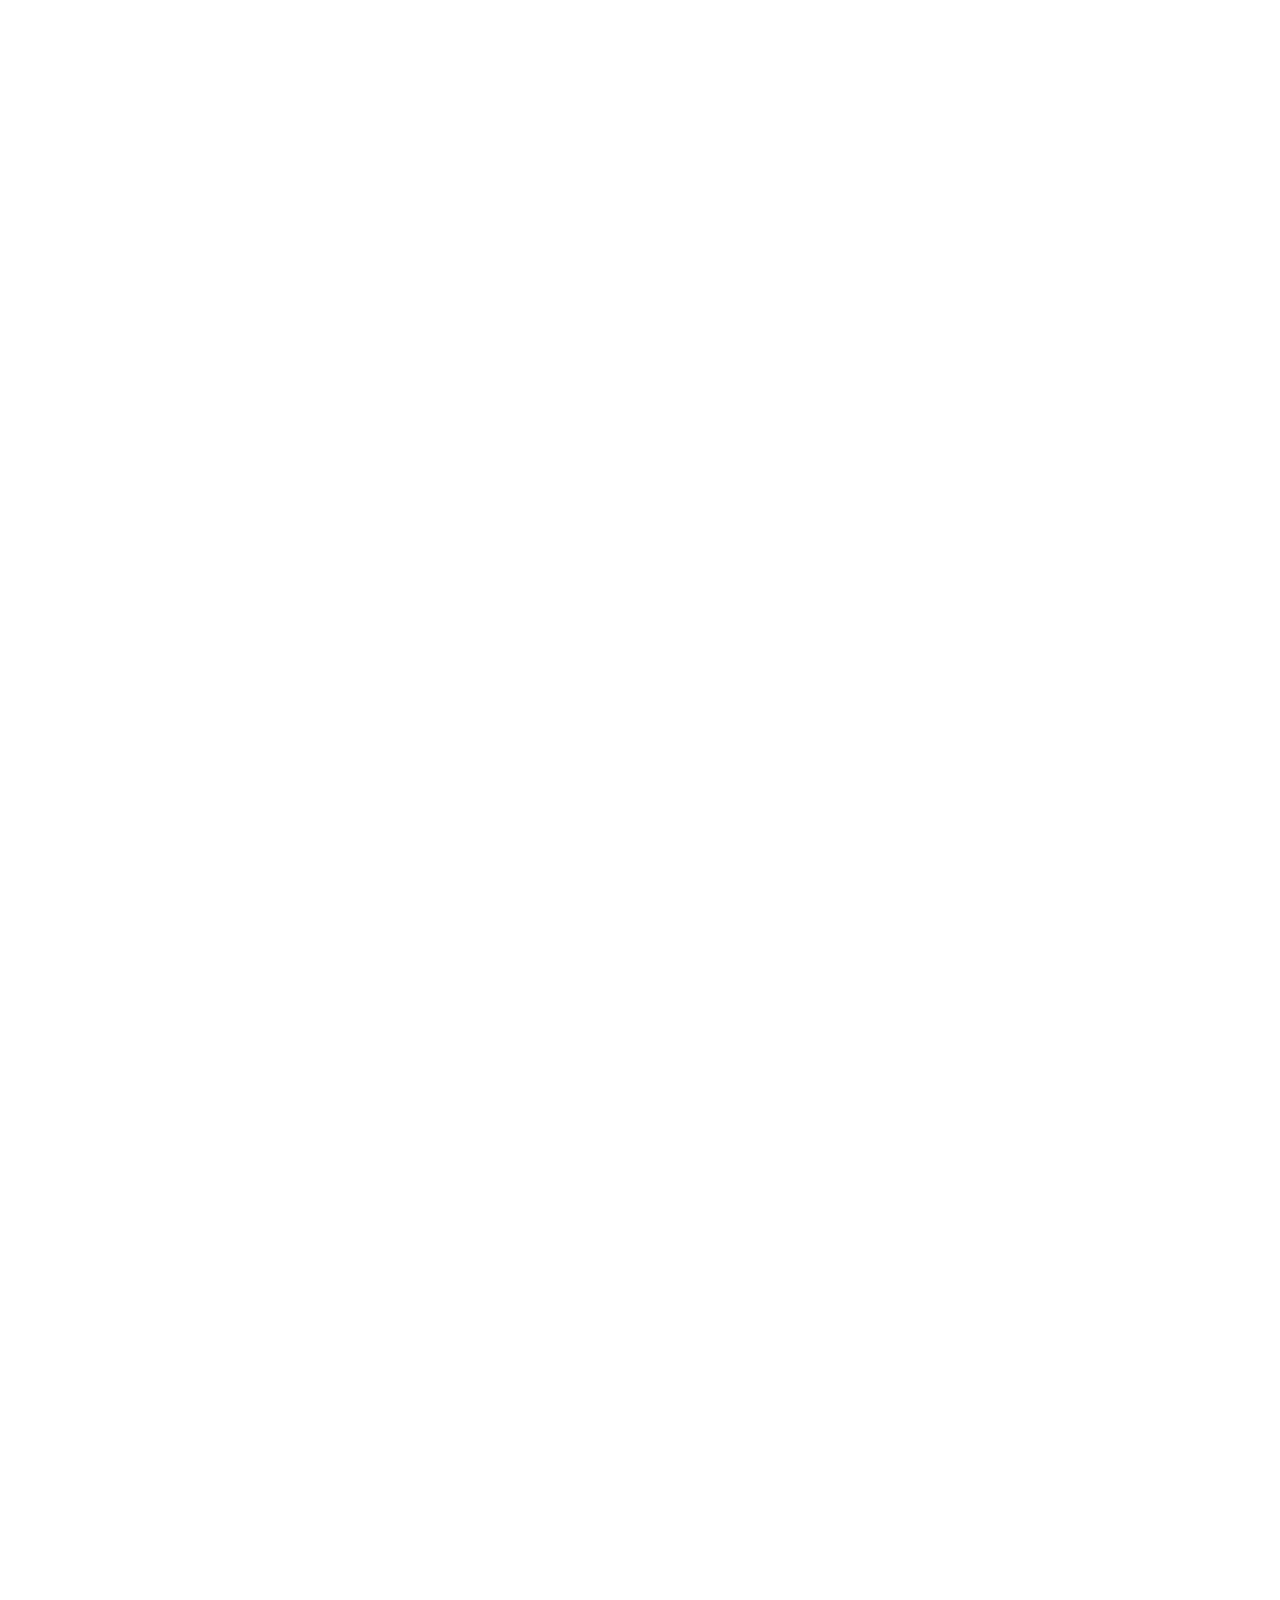
==== about.html @ df98c194 "bb" ====
<!DOCTYPE html>
<html lang="en">

<head>
    <meta charset="UTF-8">
    <meta name="viewport" content="width=device-width, initial-scale=1.0">
    <title>Stackly meeting</title>
    <link rel="stylesheet" href="about.css">
    <link rel="stylesheet" href="loading.css">
    <link rel="icon" type="image/png" sizes="32x32" href="assets/logo-removebg-preview.png">
</head>

<body>
    <!-- Loading Screen -->
    <div id="pageLoader" class="page-loader">
        <div class="loader-logo-container">
            <img src="assets/logo-removebg-preview.png" alt="Loading..." class="loader-logo">
        </div>
        <div class="loader-spinner"></div>
        <div class="loader-text">Loading</div>
        <div class="loader-progress-container">
            <div class="loader-progress-bar"></div>
        </div>
        <div class="loader-dots">
            <div class="loader-dot"></div>
            <div class="loader-dot"></div>
            <div class="loader-dot"></div>
        </div>
    </div>

    <div class="page-content">
    <!-- Navigation Bar -->
    <nav class="navbar">
        <div class="nav-container">
            <!-- Logo -->
            <div class="logo">
                <a href="index.html">
                    <img src="assets/logo-removebg-preview.png" alt="Transport Logo" class="logo-img">
                </a>
            </div>

            <!-- Navigation Menu -->
            <ul class="nav-menu" id="navMenu">
                <li class="nav-item home-dropdown">
                    <a href="index.html" class="nav-link">Home1</a>
                    <ul class="dropdown-menu">
                        <li><a href="home2.html" class="dropdown-link">Home2</a></li>
                    </ul>
                </li>
                <li class="nav-item">
                    <a href="about.html" class="nav-link">About Us</a>
                </li>
                <li class="nav-item">
                    <a href="service.html" class="nav-link">Services</a>
                </li>
                <li class="nav-item">
                    <a href="dash.html" class="nav-link">Dashboard</a>
                </li>

                <li class="nav-item">
                    <a href="contact.html" class="nav-link">Contact</a>
                </li>
                <li class="nav-item">
                    <a href="login.html" class="nav-link">Login</a>
                </li>
            </ul>

            <!-- Hamburger Menu -->
            <div class="hamburger" id="hamburger">
                <span class="bar"></span>
                <span class="bar"></span>
                <span class="bar"></span>
            </div>
        </div>
    </nav>
<section class="about-hero">
  <div class="hero-content">
    <h1>About IT Meeting</h1>
    <p>Our mission is to make scheduling and managing meetings seamless for every organization.</p>
  </div>
</section>

<!-- OUR STORY / TIMELINE -->
<section class="our-story">
  <h2>Our Journey</h2>
  <div class="timeline">
    <div class="timeline-item">
      <span class="year">2022</span>
      <p>IT Meeting was founded with a vision to simplify digital collaboration.</p>
    </div>
    <div class="timeline-item">
      <span class="year">2023</span>
      <p>Reached 10,000 active users and launched our advanced dashboard.</p>
    </div>
    <div class="timeline-item">
      <span class="year">2024</span>
      <p>Integrated real-time notifications and calendar sync for all users.</p>
    </div>
  </div>
</section>

<!-- MISSION & VALUES -->
<section class="mission-values">
  <h2>Our Mission & Values</h2>
  <div class="values-grid">
    <div class="value-card">
      <i class="fas fa-bullseye"></i>
      <h3>Focus</h3>
      <p>We help teams focus on what matters most.</p>
    </div>
    <div class="value-card">
      <i class="fas fa-users"></i>
      <h3>Collaboration</h3>
      <p>Connecting teams with seamless collaboration tools.</p>
    </div>
    <div class="value-card">
      <i class="fas fa-shield-alt"></i>
      <h3>Security</h3>
      <p>Your data is safe with enterprise-grade security.</p>
    </div>
  </div>
</section>

<!-- TEAM SNAPSHOT -->
<section class="team-snapshot">
  <h2>Meet Our Leaders</h2>
  <div class="team-grid">
    <div class="team-card">
      <img src="assets/human3.webp" alt="Asha Kumar" class="team-avatar">
      <div class="team-meta">
        <strong>Asha Kumar</strong>
        <span>Head Organizer</span>
      </div>
    </div>
    <div class="team-card">
      <img src="assets/human2.jpg" alt="Ravi Patel" class="team-avatar">
      <div class="team-meta">
        <strong>Ravi Patel</strong>
        <span>Tech Lead</span>
      </div>
    </div>
  </div>
</section>

<!-- CTA / CONTACT -->
<section class="about-cta">
  <h2>Ready to get started?</h2>
  <p>Schedule your first IT Meeting today and experience seamless collaboration.</p>
  <a href="contact.html" class="btn-primary">Contact Us</a>
</section>

<!-- TESTIMONIALS & STATS SECTION -->
<section id="testimonials-stats" class="testimonials-stats">
  <h2>What Our Users Say</h2>
  <div class="testimonials">
    <div class="testimonial-card">
      <p>"IT Meeting has completely streamlined our team coordination. Highly recommended!"</p>
      <strong>- Jane Doe, CTO, TechCorp</strong>
    </div>
    <div class="testimonial-card">
      <p>"Scheduling meetings has never been easier. The dashboard is amazing!"</p>
      <strong>- John Smith, Project Manager, Innovate Inc.</strong>
    </div>
  </div>

  <h2>Our Impact</h2>
  <div class="stats-row">
    <div class="stat-item">
      <span class="stat-number" data-target="1520">0</span>
      <p>Active Users</p>
    </div>
    <div class="stat-item">
      <span class="stat-number" data-target="87500">0</span>
      <p>Meetings Hosted</p>
    </div>
    <div class="stat-item">
      <span class="stat-number" data-target="320">0</span>
      <p>Organizations Connected</p>
    </div>
    <div class="stat-item">
      <span class="stat-number" data-target="98">0</span>
      <p>Countries Reached</p>
    </div>
  </div>
</section>
   <footer class="site-footer">
        <div class="footer-inner">
            <div class="footer-brand">
                <a href="index.html" class="footer-logo-link">
                    <img src="assets/logo-removebg-preview.png" alt="Transport Logo" class="footer-logo">
                </a>
                <p class="footer-text">
                    At IT Meeting, we believe every great idea begins with a conversation. Our platform is designed to
                    gather professionals, students, and industry experts in one unified space. Through interactive
                    sessions, collaborative tools, and a smooth event experience, we help you turn simple discussions
                    into impactful outcomes.
                </p>
                <div class="footer-subscribe">
                    <p class="subscribe-label">Stay ahead of every meeting</p>
                    <form class="subscribe-form" onsubmit="return checkEmail(event)">
                        <input id="emailInput" type="email" placeholder="Enter your email address"
                            class="subscribe-input">
                        <button type="submit" class="subscribe-button">Subscribe</button>
                    </form>

                    <script>
                        function checkEmail(event) {
                            const email = document.getElementById("emailInput").value;

                            if (email.trim() === "") {
                                alert("Please enter your email.");
                                return false; // stop form submission
                            }

                            // if email is filled → go to 404.html
                            window.location.href = "404.html";
                            return false; // prevent default form submit
                        }
                    </script>
                    <p class="subscribe-hint">No unnecessary emails. Receive only important schedules, session
                        reminders, and technical<br> briefings straight to your inbox.</p>
                </div>
            </div>

            <div class="footer-columns">
                <div class="footer-column">
                    <h3>Services</h3>
                    <ul>
                        <li><a href="service.html">Event &amp; Managegment</a></li>
                        <li><a href="service.html">IT solution</a></li>
                        <li><a href="service.html">Technical &amp; Support</a></li>
                        <li><a href="service.html">Digital Strategy</a></li>
                    </ul>
                </div>
                <div class="footer-column">
                    <h3>Company</h3>
                    <ul>
                        <li><a href="about.html">About</a></li>
                        <li><a href="service.html">Services</a></li>
                        <li><a href="login.html">Contact</a></li>
                    </ul>
                </div>
                <div class="footer-column">
                    <h3>Support</h3>
                    <ul>
                        <li><a href="contact.html">Community Forum</a></li>
                        <li><a href="404.html">FAQs</a></li>
                        <li><a href="404.html">Help center</a></li>
                    </ul>
                </div>
            </div>
        </div>

        <div class="footer-bottom">
            <div class="footer-bottom-left">
                <p>© 2025 Transport Network. All rights reserved.</p>
                <div class="footer-legal">
                    <a href="404.html">Privacy</a>
                    <span>•</span>
                    <a href="404.html">Terms</a>
                </div>
            </div>
            <div class="footer-bottom-right">
                <div class="social-icons">
                    <a href="404.html" target="_blank">
                        <img src="https://cdn-icons-png.flaticon.com/512/733/733547.png" class="social-icon">
                    </a>
                    <a href="404.html" target="_blank">
                        <img src="https://cdn-icons-png.flaticon.com/512/2111/2111463.png" class="social-icon">
                    </a>
                    <a href="404.html" target="_blank">
                        <img src="https://cdn-icons-png.flaticon.com/512/733/733579.png" class="social-icon">
                    </a>
                    <a href="404.html" target="_blank">
                        <img src="https://cdn-icons-png.flaticon.com/512/1384/1384060.png" class="social-icon">
                    </a>
                </div>
            </div>
        </div>
    </footer>
    </div>

    <script src="script.js"></script>
    <script src="page-transitions.js"></script>
</body>
</html>
---- loading.css ----
/* ============================================
   LOADING SCREEN STYLES
   ============================================ */

/* Loading Screen Container */
.page-loader {
    position: fixed;
    top: 0;
    left: 0;
    width: 100%;
    height: 100%;
    background: linear-gradient(135deg, #0d1117 0%, #1a1a2e 50%, #2d1b69 100%);
    display: flex;
    flex-direction: column;
    justify-content: center;
    align-items: center;
    z-index: 9999;
    opacity: 1;
    visibility: visible;
    transition: opacity 0.5s ease-out, visibility 0.5s ease-out;
}

.page-loader.hidden {
    opacity: 0;
    visibility: hidden;
    pointer-events: none;
}

/* Animated Logo Container */
.loader-logo-container {
    position: relative;
    margin-bottom: 40px;
    animation: logoFloat 3s ease-in-out infinite;
}

.loader-logo {
    width: 120px;
    height: 120px;
    object-fit: contain;
    filter: drop-shadow(0 0 20px rgba(0, 191, 255, 0.6));
    animation: logoPulse 2s ease-in-out infinite;
}

/* Loading Spinner */
.loader-spinner {
    width: 60px;
    height: 60px;
    border: 4px solid rgba(0, 191, 255, 0.2);
    border-top: 4px solid #00bfff;
    border-radius: 50%;
    animation: spin 1s linear infinite;
    margin-bottom: 30px;
}

/* Loading Text */
.loader-text {
    color: #ffffff;
    font-size: 18px;
    font-weight: 600;
    letter-spacing: 2px;
    text-transform: uppercase;
    margin-bottom: 20px;
    animation: textFade 2s ease-in-out infinite;
}

/* Progress Bar */
.loader-progress-container {
    width: 300px;
    height: 4px;
    background: rgba(255, 255, 255, 0.1);
    border-radius: 10px;
    overflow: hidden;
    margin-top: 20px;
}

.loader-progress-bar {
    height: 100%;
    background: linear-gradient(90deg, #00bfff, #667eea, #764ba2);
    border-radius: 10px;
    width: 0%;
    animation: progressFill 1.5s ease-out forwards;
    box-shadow: 0 0 10px rgba(0, 191, 255, 0.8);
}

/* Animated Dots */
.loader-dots {
    display: flex;
    gap: 10px;
    margin-top: 20px;
}

.loader-dot {
    width: 12px;
    height: 12px;
    background: #00bfff;
    border-radius: 50%;
    animation: dotBounce 1.4s ease-in-out infinite;
    box-shadow: 0 0 10px rgba(0, 191, 255, 0.8);
}

.loader-dot:nth-child(1) {
    animation-delay: 0s;
}

.loader-dot:nth-child(2) {
    animation-delay: 0.2s;
}

.loader-dot:nth-child(3) {
    animation-delay: 0.4s;
}

/* Keyframe Animations */
@keyframes spin {
    0% {
        transform: rotate(0deg);
    }
    100% {
        transform: rotate(360deg);
    }
}

@keyframes logoFloat {
    0%, 100% {
        transform: translateY(0px);
    }
    50% {
        transform: translateY(-20px);
    }
}

@keyframes logoPulse {
    0%, 100% {
        transform: scale(1);
        filter: drop-shadow(0 0 20px rgba(0, 191, 255, 0.6));
    }
    50% {
        transform: scale(1.1);
        filter: drop-shadow(0 0 30px rgba(0, 191, 255, 1));
    }
}

@keyframes textFade {
    0%, 100% {
        opacity: 0.6;
    }
    50% {
        opacity: 1;
    }
}

@keyframes progressFill {
    0% {
        width: 0%;
    }
    100% {
        width: 100%;
    }
}

@keyframes dotBounce {
    0%, 80%, 100% {
        transform: scale(0.8);
        opacity: 0.5;
    }
    40% {
        transform: scale(1.2);
        opacity: 1;
    }
}

/* ============================================
   PAGE TRANSITION ANIMATIONS
   ============================================ */

/* Page Content Container */
.page-content {
    opacity: 0;
    transform: translateY(30px);
    animation: pageFadeIn 0.8s ease-out 0.3s forwards;
}

/* Section Animations */
section {
    opacity: 0;
    transform: translateY(40px);
    animation: sectionFadeIn 0.8s ease-out forwards;
}

section:nth-child(1) {
    animation-delay: 0.1s;
}

section:nth-child(2) {
    animation-delay: 0.2s;
}

section:nth-child(3) {
    animation-delay: 0.3s;
}

section:nth-child(4) {
    animation-delay: 0.4s;
}

section:nth-child(5) {
    animation-delay: 0.5s;
}

section:nth-child(6) {
    animation-delay: 0.6s;
}

/* Navigation Bar Animation */
.navbar {
    opacity: 0;
    transform: translateY(-20px);
    animation: navSlideDown 0.6s ease-out 0.2s forwards;
}

/* Card Animations */
.about-card,
.meeting-card,
.team-card,
.sec5-card,
.value-card,
.service-card {
    opacity: 0;
    transform: translateY(30px) scale(0.95);
    animation: cardFadeIn 0.6s ease-out forwards;
}

/* Staggered Card Animations */
.about-card:nth-child(1),
.meeting-card:nth-child(1),
.team-card:nth-child(1),
.sec5-card:nth-child(1) {
    animation-delay: 0.1s;
}

.about-card:nth-child(2),
.meeting-card:nth-child(2),
.team-card:nth-child(2),
.sec5-card:nth-child(2) {
    animation-delay: 0.2s;
}

.about-card:nth-child(3),
.meeting-card:nth-child(3),
.team-card:nth-child(3),
.sec5-card:nth-child(3) {
    animation-delay: 0.3s;
}

.about-card:nth-child(4),
.meeting-card:nth-child(4),
.sec5-card:nth-child(4) {
    animation-delay: 0.4s;
}

/* Hero Section Animation */
.hero,
.about-hero,
.contact-header {
    opacity: 0;
    animation: heroFadeIn 1s ease-out 0.3s forwards;
}

.hero-content {
    opacity: 0;
    transform: translateY(50px);
    animation: heroContentSlide 1s ease-out 0.5s forwards;
}

/* Keyframe Animations for Page Transitions */
@keyframes pageFadeIn {
    from {
        opacity: 0;
        transform: translateY(30px);
    }
    to {
        opacity: 1;
        transform: translateY(0);
    }
}

@keyframes sectionFadeIn {
    from {
        opacity: 0;
        transform: translateY(40px);
    }
    to {
        opacity: 1;
        transform: translateY(0);
    }
}

@keyframes navSlideDown {
    from {
        opacity: 0;
        transform: translateY(-20px);
    }
    to {
        opacity: 1;
        transform: translateY(0);
    }
}

@keyframes cardFadeIn {
    from {
        opacity: 0;
        transform: translateY(30px) scale(0.95);
    }
    to {
        opacity: 1;
        transform: translateY(0) scale(1);
    }
}

@keyframes heroFadeIn {
    from {
        opacity: 0;
    }
    to {
        opacity: 1;
    }
}

@keyframes heroContentSlide {
    from {
        opacity: 0;
        transform: translateY(50px);
    }
    to {
        opacity: 1;
        transform: translateY(0);
    }
}

@keyframes slideInRight {
    from {
        opacity: 0;
        transform: translateX(50px);
    }
    to {
        opacity: 1;
        transform: translateX(0);
    }
}

/* Smooth Scroll Behavior */
html {
    scroll-behavior: smooth;
}

/* Prevent Flash of Unstyled Content */
body {
    opacity: 0;
    transition: opacity 0.3s ease-in;
}

body.loaded {
    opacity: 1;
}

/* Responsive Adjustments */
@media (max-width: 768px) {
    .loader-logo {
        width: 80px;
        height: 80px;
    }

    .loader-text {
        font-size: 14px;
    }

    .loader-progress-container {
        width: 250px;
    }
}
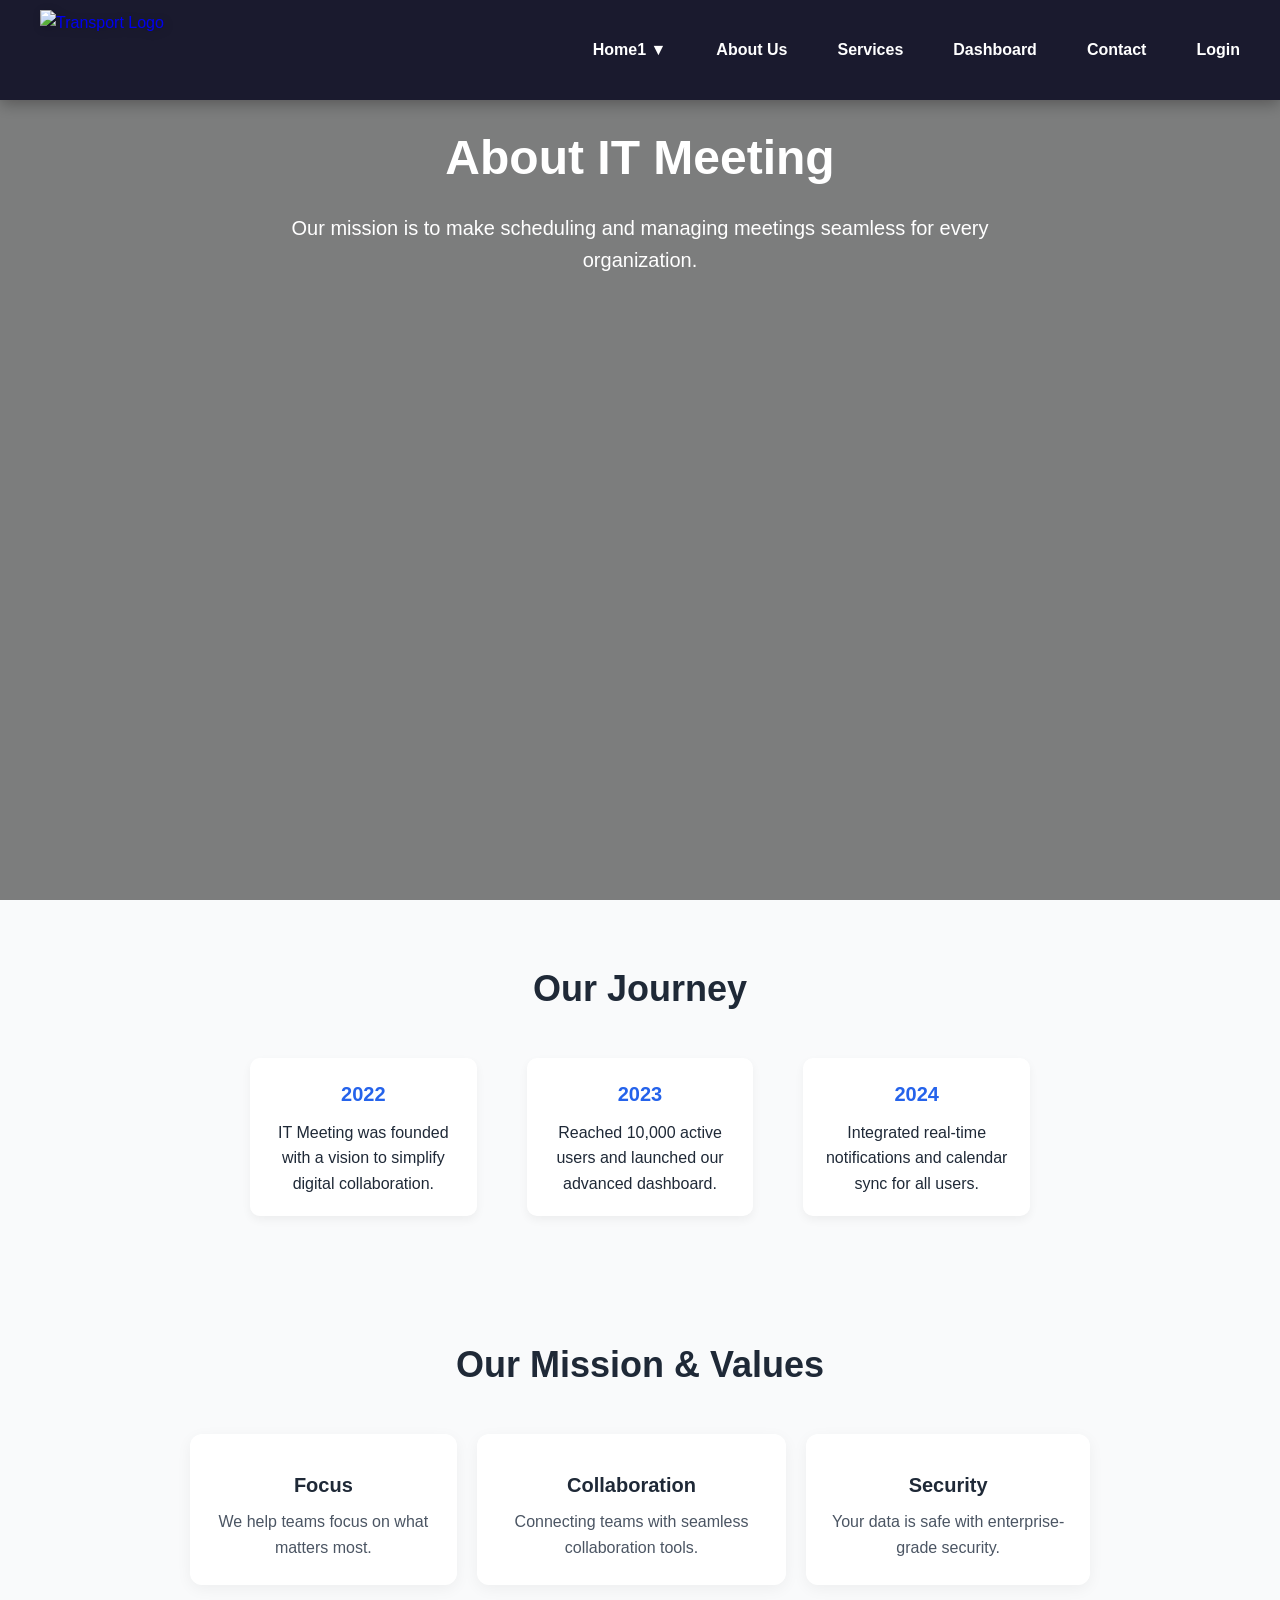
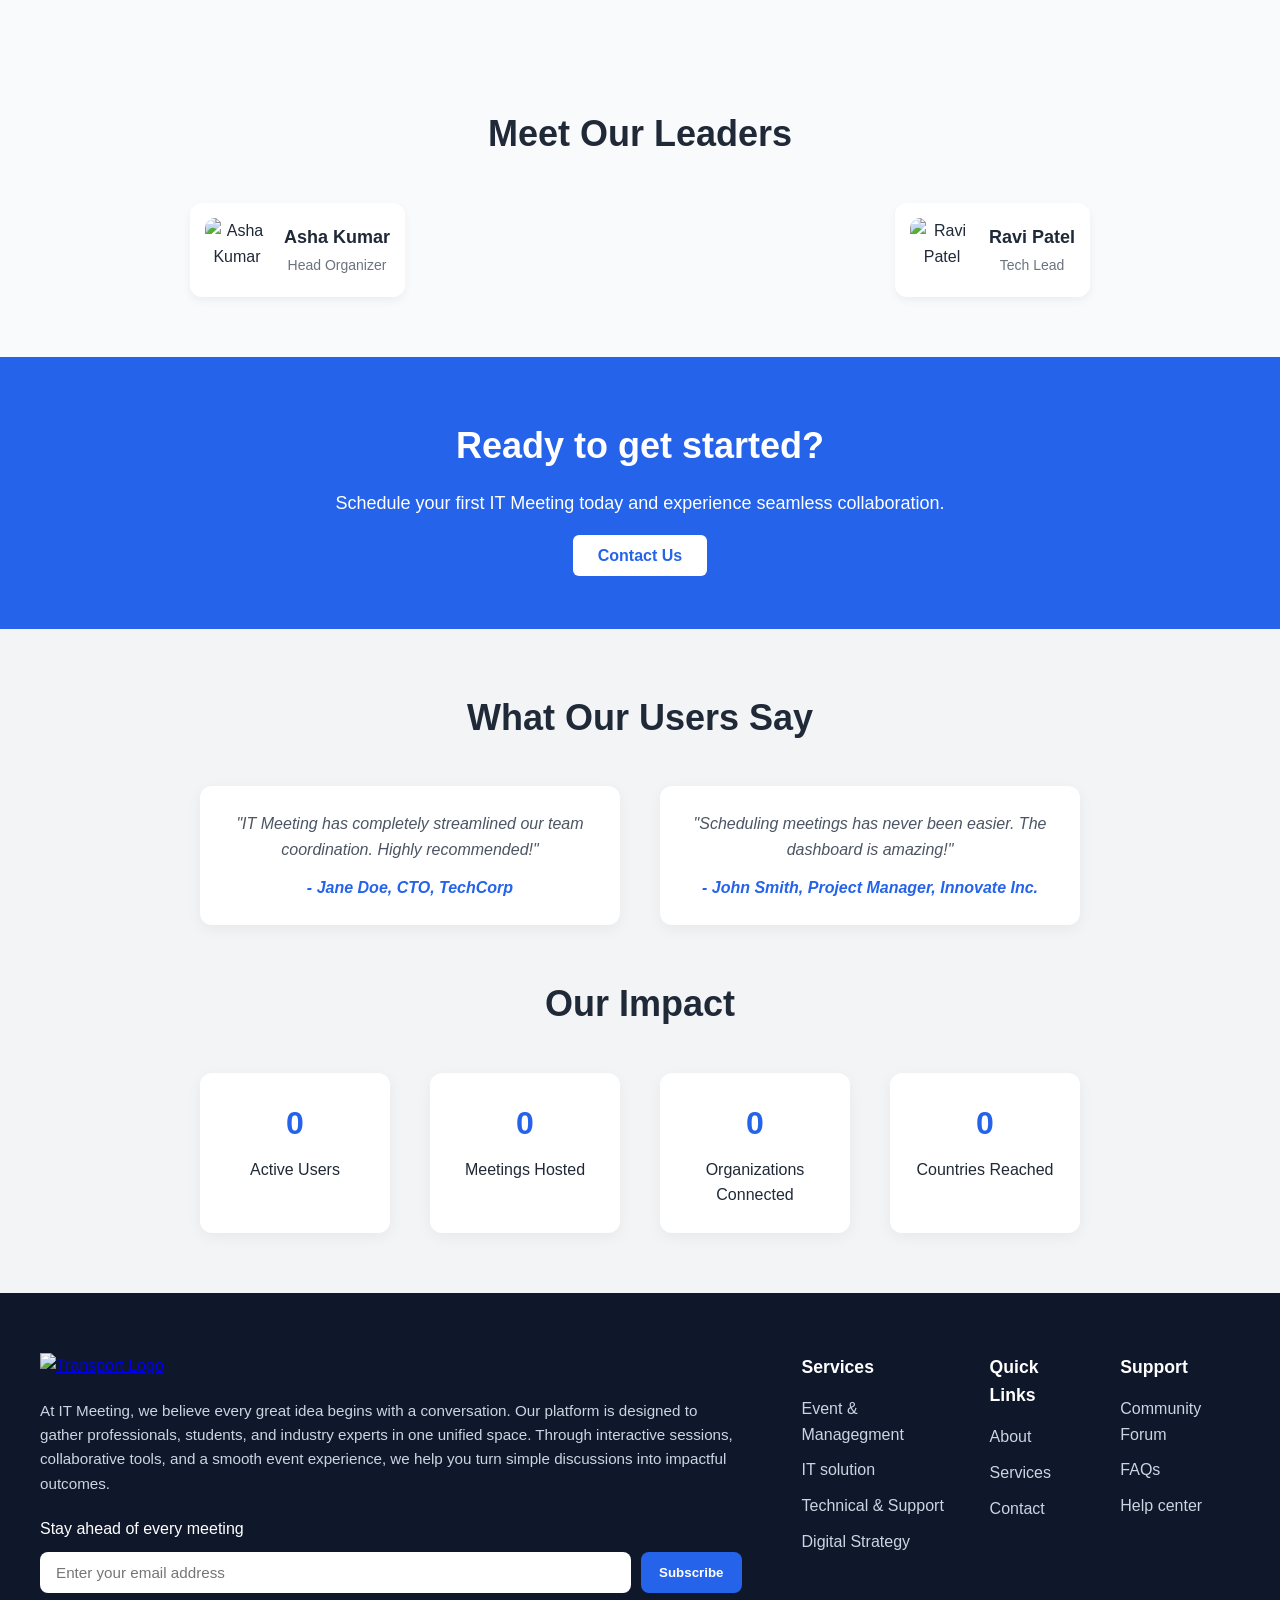
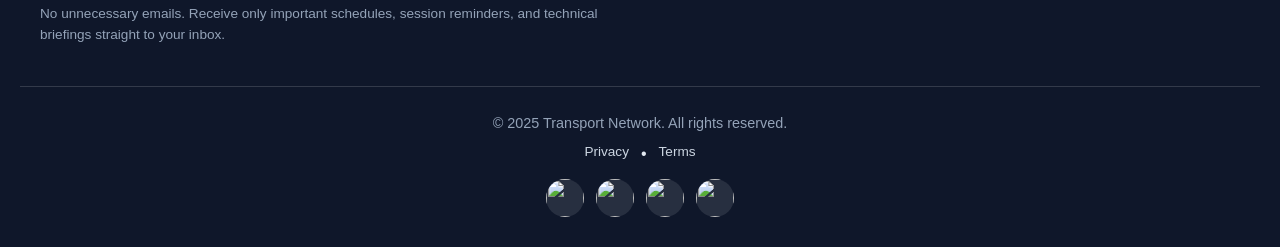
==== commit a261fb23: "nbnbnb" ====
--- a/about.html
+++ b/about.html
@@ -42,7 +42,7 @@
             <!-- Navigation Menu -->
             <ul class="nav-menu" id="navMenu">
                 <li class="nav-item home-dropdown">
-                    <a href="index.html" class="nav-link">Home1</a>
+                    <a href="index.html" class="nav-link">Home1 ▼</a>
                     <ul class="dropdown-menu">
                         <li><a href="home2.html" class="dropdown-link">Home2</a></li>
                     </ul>
@@ -233,11 +233,11 @@
                     </ul>
                 </div>
                 <div class="footer-column">
-                    <h3>Company</h3>
+                    <h3>Quick Links</h3>
                     <ul>
                         <li><a href="about.html">About</a></li>
                         <li><a href="service.html">Services</a></li>
-                        <li><a href="login.html">Contact</a></li>
+                        <li><a href="contact.html">Contact</a></li>
                     </ul>
                 </div>
                 <div class="footer-column">
--- a/about.css
+++ b/about.css
@@ -0,0 +1,751 @@
+* {
+    margin: 0;
+    padding: 0;
+    box-sizing: border-box;
+}
+
+body {
+    font-family: 'Arial', sans-serif;
+    line-height: 1.6;
+    color: #333;
+}
+
+/* Navigation Bar */
+.navbar {
+    background: #1a1a2e;
+    box-shadow: 0 4px 15px rgba(0, 0, 0, 0.3);
+    position: absolute;
+    top: 0;
+    z-index: 1000;
+    width: 100%;
+}
+
+.nav-container {
+    margin: 0 auto;
+    padding: 10px 20px 10px 40px;
+    display: flex;
+    align-items: center;
+    justify-content: space-between;
+}
+
+/* Logo - Left Side */
+.logo {
+    display: flex;
+    align-items: center;
+    flex-shrink: 0;
+}
+
+.logo a {
+    display: flex;
+    align-items: center;
+    text-decoration: none;
+    transition: all 0.3s ease;
+}
+
+.logo-img {
+    height: 80px;
+    width: 150px;
+    max-width: 100%;
+    object-fit: contain;
+    transition: all 0.3s ease;
+    filter: drop-shadow(2px 2px 4px rgba(0, 0, 0, 0.2));
+}
+
+.logo a:hover .logo-img {
+    transform: scale(1.1);
+    filter: drop-shadow(2px 2px 8px rgba(255, 215, 0, 0.5));
+}
+
+/* Navigation Menu */
+.nav-menu {
+    display: flex;
+    list-style: none;
+    gap: 10px;
+    align-items: center;
+
+    /* ⭐ ADDED → Ensures menu stays right */
+    margin-left: auto;
+}
+
+.nav-item {
+    position: relative;
+}
+
+/* Dropdown Menu for Home1 */
+.home-dropdown {
+    position: relative;
+}
+
+.dropdown-menu {
+    position: absolute;
+    top: 100%;
+    left: 0;
+    background: #1a1a2e;
+    list-style: none;
+    padding: 10px 0;
+    margin: 5px 0 0 0;
+    min-width: 150px;
+    opacity: 0;
+    visibility: hidden;
+    transform: translateY(-10px);
+    transition: all 0.3s ease;
+    box-shadow: 0 4px 12px rgba(0, 0, 0, 0.3);
+    border-radius: 8px;
+    z-index: 1001;
+}
+
+.home-dropdown:hover .dropdown-menu {
+    opacity: 1;
+    visibility: visible;
+    transform: translateY(0);
+}
+
+.dropdown-link {
+    display: block;
+    padding: 12px 20px;
+    color: #ffffff;
+    text-decoration: none;
+    font-size: 15px;
+    font-weight: 500;
+    transition: all 0.3s ease;
+    border-radius: 0;
+}
+
+.dropdown-link:hover {
+    background: transparent;
+    color: #ffd700;
+    padding-left: 25px;
+}
+
+.nav-link {
+    text-decoration: none;
+    color: #ffffff;
+    font-size: 16px;
+    font-weight: 600;
+    transition: all 0.3s ease;
+    padding: 10px 20px;
+    display: block;
+    border-radius: 25px;
+    background: transparent;
+}
+
+.nav-link:hover {
+    background: transparent;
+    color: #ffd700;
+    transform: translateY(-2px);
+}
+
+/* Hamburger Menu */
+.hamburger {
+    display: none;
+    flex-direction: column;
+    cursor: pointer;
+    gap: 5px;
+}
+
+.bar {
+    width: 25px;
+    height: 3px;
+    background-color: #ffffff;
+    border-radius: 3px;
+    transition: all 0.3s ease;
+}
+
+/* Hamburger Animation */
+.hamburger.active .bar:nth-child(1) {
+    transform: rotate(45deg) translate(8px, 8px);
+}
+
+.hamburger.active .bar:nth-child(2) {
+    opacity: 0;
+}
+
+.hamburger.active .bar:nth-child(3) {
+    transform: rotate(-45deg) translate(7px, -7px);
+}
+
+/* Mobile Responsive Styles */
+@media screen and (max-width: 768px) {
+    .nav-container {
+        height: auto;
+        padding: 10px 20px;
+    }
+
+    .hamburger {
+        display: flex;
+    }
+
+    .logo-img {
+        height: 70px;
+        width: 70px;
+    }
+
+    .nav-menu {
+        position: fixed;
+        left: -100%;
+        top: 70px;
+        flex-direction: column;
+        background: #1a1a2e;
+        width: 100%;
+        text-align: center;
+        transition: left 0.3s ease;
+        box-shadow: 0 10px 27px rgba(0, 0, 0, 0.3);
+        padding: 20px 0;
+        gap: 0;
+    }
+
+    .nav-menu.active {
+        left: 0;
+    }
+
+    .nav-item {
+        width: 100%;
+        padding: 0;
+        border-bottom: 1px solid rgba(255, 255, 255, 0.2);
+    }
+
+    .nav-link {
+        width: 100%;
+        padding: 15px 20px;
+        margin: 5px 20px;
+        border-radius: 10px;
+    }
+
+    .nav-link:hover {
+        background: transparent;
+        color: #ffd700;
+    }
+
+    .dropdown-menu {
+        position: static;
+        opacity: 1;
+        visibility: visible;
+        transform: none;
+        box-shadow: none;
+        margin: 0;
+        padding: 0;
+        background: transparent;
+    }
+
+    .home-dropdown:hover .dropdown-menu {
+        transform: none;
+    }
+
+    .dropdown-link {
+        padding: 10px 40px;
+        font-size: 14px;
+    }
+}
+
+/* GENERAL */
+body {
+    font-family: Arial, sans-serif;
+    margin: 0;
+    padding: 0;
+    color: #1f2937;
+    background: #f9fafb;
+}
+
+/* HERO SECTION */
+.about-hero {
+    background: linear-gradient(rgba(0, 0, 0, 0.5), rgba(0, 0, 0, 0.5)), url('assets/about\ cover.webp') center/cover no-repeat;
+    padding: 100px 20px;
+    text-align: center;
+    color: white;
+    height: 100vh;
+    padding-top: 120px;
+}
+
+.about-hero h1 {
+    font-size: 48px;
+    margin-bottom: 15px;
+}
+
+.about-hero p {
+    font-size: 20px;
+    max-width: 700px;
+    margin-top: 60px;
+    margin: 0 auto;
+}
+
+/* OUR STORY / TIMELINE */
+.our-story {
+    padding: 60px 20px;
+    text-align: center;
+}
+
+.our-story h2 {
+    font-size: 36px;
+    margin-bottom: 40px;
+}
+
+.timeline {
+    display: flex;
+    flex-direction: column;
+    gap: 30px;
+    max-width: 800px;
+    margin: 0 auto;
+}
+
+.timeline-item {
+    background: white;
+    padding: 20px;
+    border-radius: 10px;
+    box-shadow: 0 4px 10px rgba(0, 0, 0, 0.05);
+}
+
+.timeline-item .year {
+    font-weight: bold;
+    font-size: 20px;
+    color: #2563eb;
+    display: block;
+    margin-bottom: 10px;
+}
+
+/* MISSION & VALUES */
+.mission-values {
+    padding: 60px 20px;
+    text-align: center;
+}
+
+.mission-values h2 {
+    font-size: 36px;
+    margin-bottom: 40px;
+}
+
+.values-grid {
+    display: flex;
+    flex-direction: column;
+    gap: 20px;
+    max-width: 900px;
+    margin: 0 auto;
+}
+
+.value-card {
+    background: white;
+    padding: 25px;
+    border-radius: 12px;
+    box-shadow: 0 4px 15px rgba(0, 0, 0, 0.05);
+}
+
+.value-card i {
+    font-size: 32px;
+    color: #2563eb;
+    margin-bottom: 10px;
+    display: block;
+}
+
+.value-card h3 {
+    font-size: 20px;
+    margin-bottom: 8px;
+}
+
+.value-card p {
+    color: #4b5563;
+}
+
+/* TEAM SNAPSHOT */
+.team-snapshot {
+    padding: 60px 20px;
+    text-align: center;
+}
+
+.team-snapshot h2 {
+    font-size: 36px;
+    margin-bottom: 40px;
+}
+
+.team-grid {
+    display: flex;
+    flex-direction: column;
+    gap: 20px;
+    max-width: 900px;
+    margin: 0 auto;
+}
+
+.team-card {
+    display: flex;
+    align-items: center;
+    gap: 15px;
+    padding: 15px;
+    background: white;
+    border-radius: 12px;
+    box-shadow: 0 4px 10px rgba(0, 0, 0, 0.05);
+}
+
+.team-avatar {
+    width: 64px;
+    height: 64px;
+    border-radius: 10px;
+    object-fit: cover;
+}
+
+.team-meta strong {
+    display: block;
+    font-size: 18px;
+    color: #1f2937;
+}
+
+.team-meta span {
+    font-size: 14px;
+    color: #6b7280;
+}
+
+/* CTA SECTION */
+.about-cta {
+    padding: 60px 20px;
+    text-align: center;
+    background: #2563eb;
+    color: white;
+}
+
+.about-cta h2 {
+    font-size: 36px;
+    margin-bottom: 15px;
+}
+
+.about-cta p {
+    font-size: 18px;
+    margin-bottom: 25px;
+}
+
+.about-cta .btn-primary {
+    background: white;
+    color: #2563eb;
+    padding: 12px 25px;
+    border-radius: 6px;
+    text-decoration: none;
+    font-weight: bold;
+    transition: 0.3s;
+}
+
+.about-cta .btn-primary:hover {
+    background: #e5e5e5;
+}
+
+/* RESPONSIVE */
+@media(min-width:768px) {
+    .values-grid {
+        flex-direction: row;
+        justify-content: space-between;
+    }
+
+    .team-grid {
+        flex-direction: row;
+        justify-content: space-between;
+    }
+
+    .timeline {
+        flex-direction: row;
+        justify-content: space-between;
+    }
+
+    .timeline-item {
+        flex: 1;
+        margin: 0 10px;
+    }
+}
+
+.testimonials-stats {
+    padding: 60px 20px;
+    text-align: center;
+    background: #f3f4f6;
+}
+
+.testimonials-stats h2 {
+    font-size: 36px;
+    margin-bottom: 40px;
+    color: #1f2937;
+}
+
+/* Testimonials */
+.testimonials {
+    display: flex;
+    flex-direction: column;
+    gap: 20px;
+    max-width: 900px;
+    margin: 0 auto 50px;
+}
+
+.testimonial-card {
+    background: white;
+    padding: 25px;
+    border-radius: 12px;
+    box-shadow: 0 4px 15px rgba(0, 0, 0, 0.05);
+    font-style: italic;
+    color: #4b5563;
+}
+
+.testimonial-card strong {
+    display: block;
+    margin-top: 12px;
+    font-weight: 600;
+    color: #2563eb;
+}
+
+/* Stats Row */
+.stats-row {
+    display: flex;
+    flex-direction: column;
+    gap: 20px;
+    max-width: 900px;
+    margin: 0 auto;
+}
+
+.stat-item {
+    background: white;
+    padding: 25px;
+    border-radius: 12px;
+    box-shadow: 0 4px 15px rgba(0, 0, 0, 0.05);
+}
+
+.stat-number {
+    font-size: 32px;
+    font-weight: bold;
+    color: #2563eb;
+    display: block;
+    margin-bottom: 8px;
+}
+
+/* Responsive */
+@media(min-width:768px) {
+    .testimonials {
+        flex-direction: row;
+        justify-content: space-between;
+    }
+
+    .testimonial-card {
+        flex: 1;
+        margin: 0 10px;
+    }
+
+    .stats-row {
+        flex-direction: row;
+        justify-content: space-between;
+    }
+
+    .stat-item {
+        flex: 1;
+        margin: 0 10px;
+    }
+}
+.site-footer {
+    background: #0f172a; /* Dark navy logistics theme */
+    color: #e2e8f0;
+    padding: 60px 20px 30px;
+    font-family: "Poppins", sans-serif;
+}
+
+.footer-inner {
+    max-width: 1200px;
+    margin: auto;
+    display: flex;
+    justify-content: space-between;
+    gap: 60px;
+    flex-wrap: wrap;
+}
+
+/* -------------------------
+   BRAND + ABOUT SECTION
+------------------------- */
+.footer-brand {
+    flex: 1.6;
+    min-width: 280px;
+}
+
+.footer-logo {
+    width: 160px;
+    margin-bottom: 20px;
+}
+
+.footer-text {
+    font-size: 0.95rem;
+    line-height: 1.6;
+    color: #cbd5e1;
+    margin-bottom: 20px;
+}
+
+/* -------------------------
+   EMAIL SUBSCRIBE
+------------------------- */
+.footer-subscribe {
+    margin-top: 20px;
+}
+
+.subscribe-label {
+    color: #fff;
+    font-weight: 500;
+    font-size: 1rem;
+    margin-bottom: 10px;
+}
+
+.subscribe-form {
+    display: flex;
+    gap: 10px;
+}
+
+.subscribe-input {
+    flex: 1;
+    padding: 12px 16px;
+    border-radius: 8px;
+    border: none;
+    outline: none;
+    font-size: 0.95rem;
+}
+
+.subscribe-button {
+    padding: 12px 18px;
+    border: none;
+    border-radius: 8px;
+    background: #2563eb;
+    color: #fff;
+    cursor: pointer;
+    transition: 0.3s ease;
+    font-weight: 600;
+}
+
+.subscribe-button:hover {
+    background: #1d4ed8;
+}
+
+.subscribe-hint {
+    margin-top: 10px;
+    font-size: 0.85rem;
+    color: #94a3b8;
+}
+
+/* -------------------------
+   FOOTER LINKS
+------------------------- */
+.footer-columns {
+    flex: 1;
+    display: flex;
+    justify-content: space-between;
+    gap: 40px;
+    min-width: 250px;
+}
+
+.footer-column h3 {
+    color: #fff;
+    margin-bottom: 15px;
+    font-size: 1.1rem;
+}
+
+.footer-column ul {
+    list-style: none;
+}
+
+.footer-column li {
+    margin-bottom: 10px;
+}
+
+.footer-column a {
+    color: #cbd5e1;
+    text-decoration: none;
+    transition: color 0.2s ease;
+}
+
+.footer-column a:hover {
+    color: #fff;
+}
+
+/* -------------------------
+   FOOTER BOTTOM
+------------------------- */
+.footer-bottom {
+    border-top: 1px solid rgba(255, 255, 255, 0.15);
+    margin-top: 40px;
+    padding-top: 25px;
+    display: flex;
+    flex-direction: column;   /* Stack items */
+    align-items: center;      /* Center horizontally */
+    justify-content: center;  
+    text-align: center;       /* Center text */
+    gap: 12px;
+   
+}
+
+.footer-bottom-left p {
+    margin: 0;
+    color: #94a3b8;
+    font-size: 0.9rem;
+}
+
+.footer-legal {
+    display: flex;
+    gap: 12px;
+    margin-top: 6px;
+     justify-content: center;
+}
+
+.footer-legal a {
+    color: #cbd5e1;
+    text-decoration: none;
+    font-size: 0.85rem;
+}
+
+.footer-legal a:hover {
+    color: #fff;
+}
+
+/* -------------------------
+   SOCIAL ICONS
+------------------------- */
+.social-icons {
+    display: flex;
+    gap: 12px;
+    justify-content: center;
+}
+
+.social-icon {
+    width: 38px;
+    height: 38px;
+    border-radius: 50%;
+    background: rgba(255, 255, 255, 0.1);
+    display: flex;
+    justify-content: center;
+    align-items: center;
+    color: #fff;
+    font-weight: 600;
+    text-decoration: none;
+    transition: 0.3s ease;
+}
+
+.social-icon:hover {
+    background: #2563eb;
+}
+
+/* -------------------------
+   RESPONSIVE STYLES
+------------------------- */
+@media (max-width: 900px) {
+    .footer-inner {
+        flex-direction: column;
+        gap: 40px;
+    }
+
+    .footer-columns {
+        flex-direction: row;
+        justify-content: space-between;
+    }
+}
+
+@media (max-width: 600px) {
+    .subscribe-form {
+        flex-direction: column;
+    }
+
+    .subscribe-button {
+        width: 100%;
+    }
+
+    .footer-columns {
+        flex-direction: column;
+        gap: 30px;
+    }
+
+    .footer-bottom {
+        flex-direction: column;
+        align-items: flex-start;
+    }
+}
